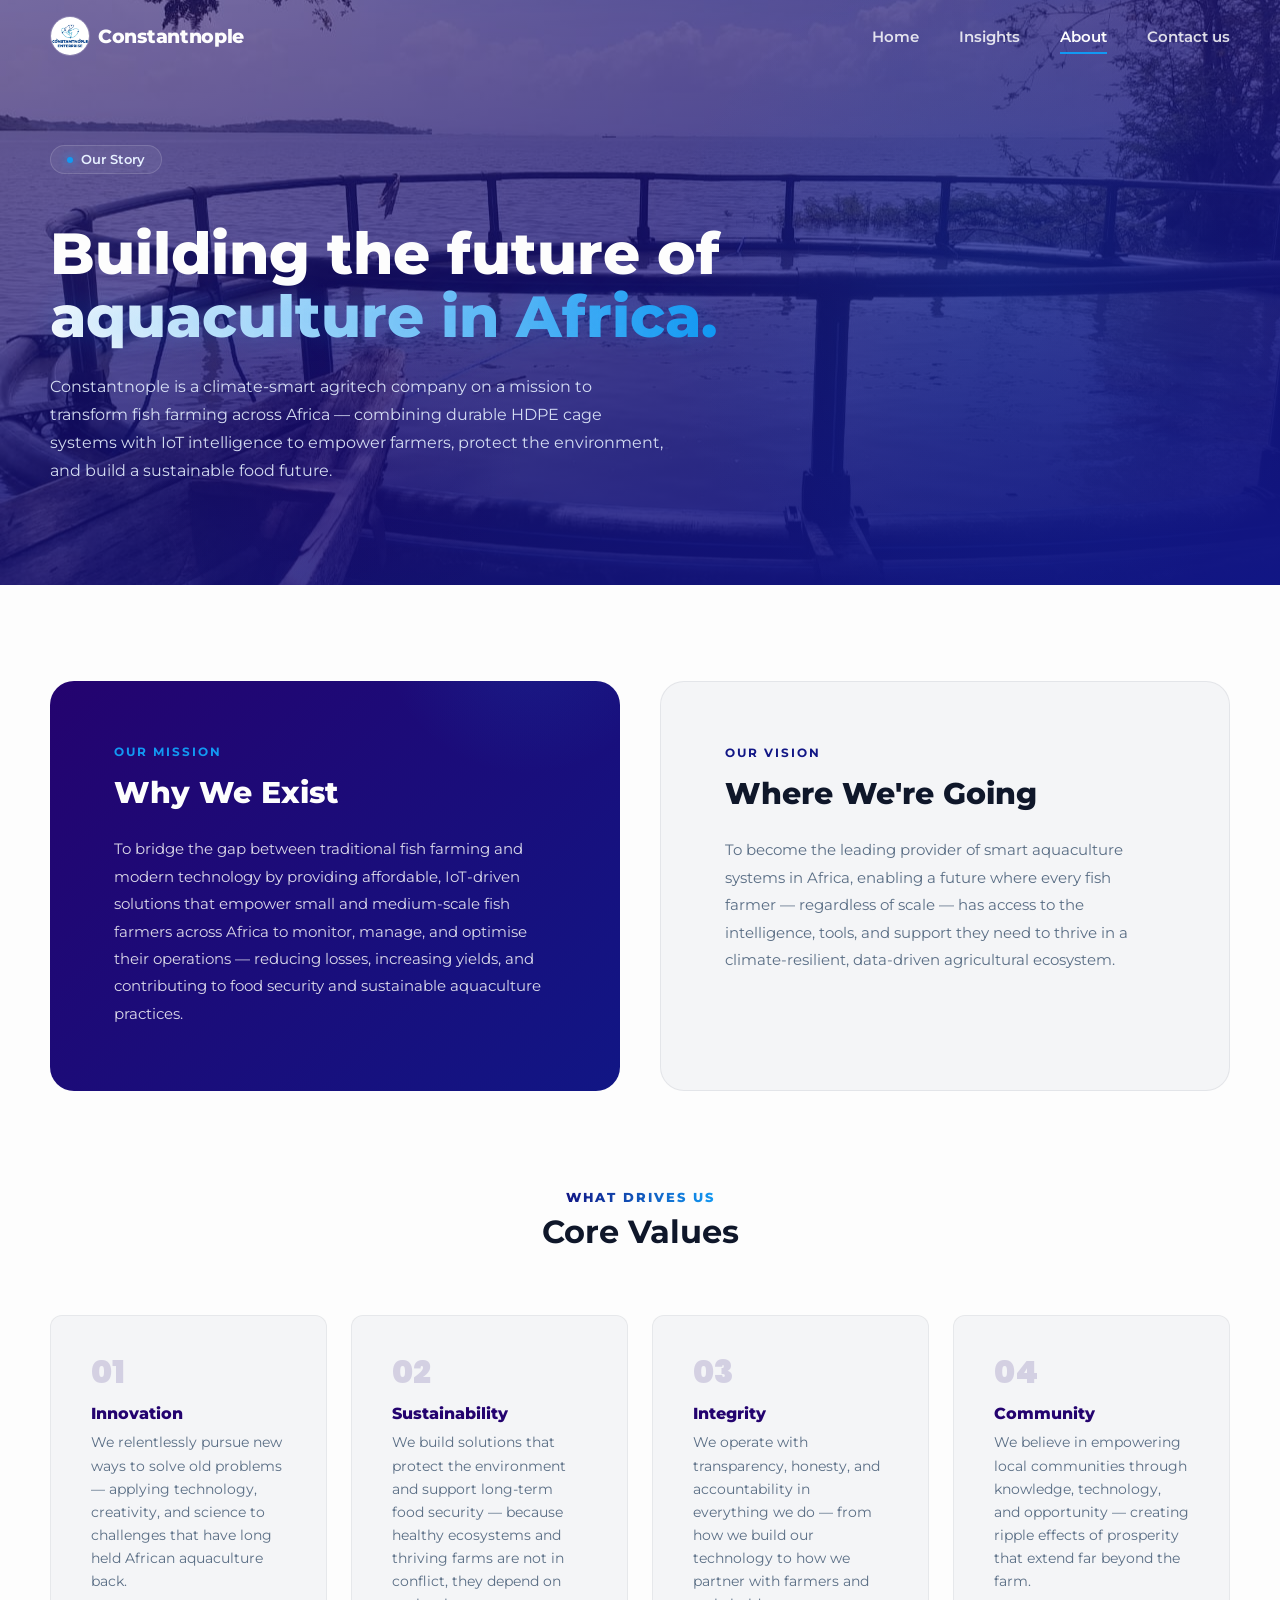
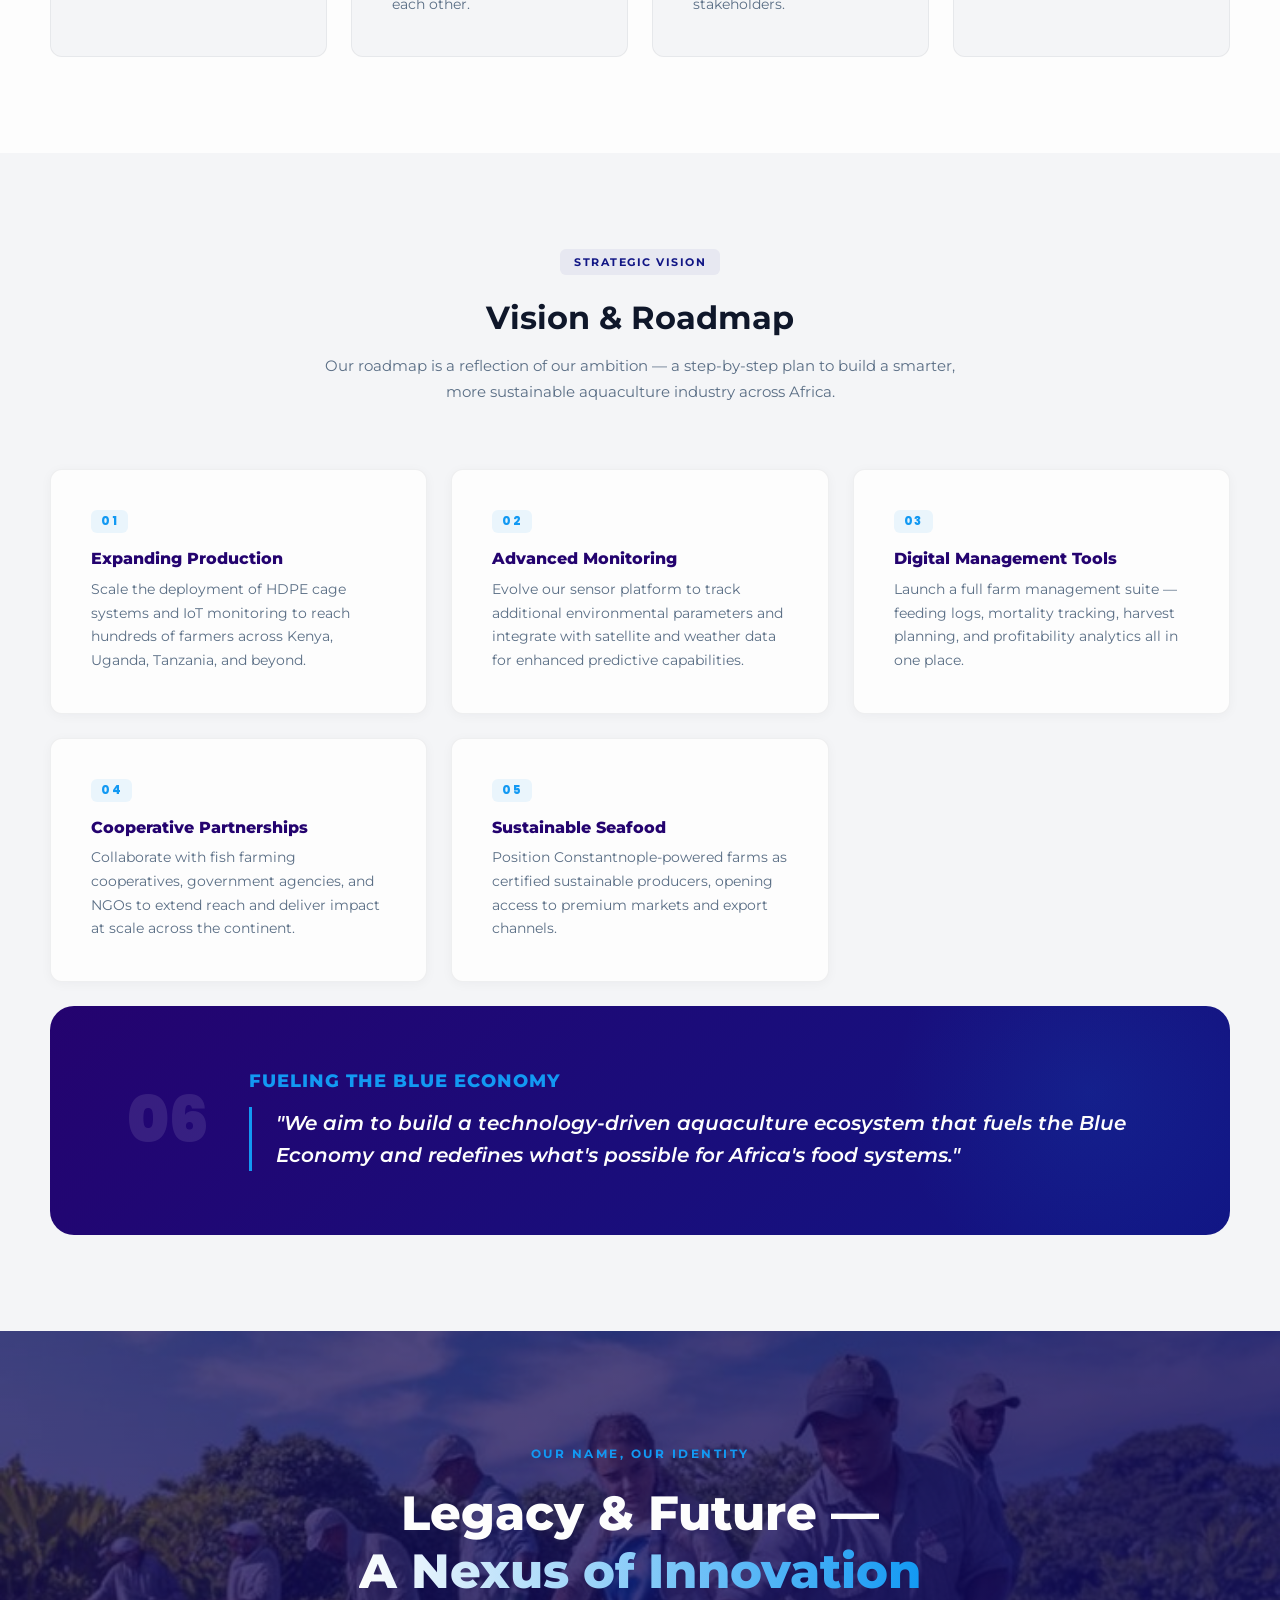
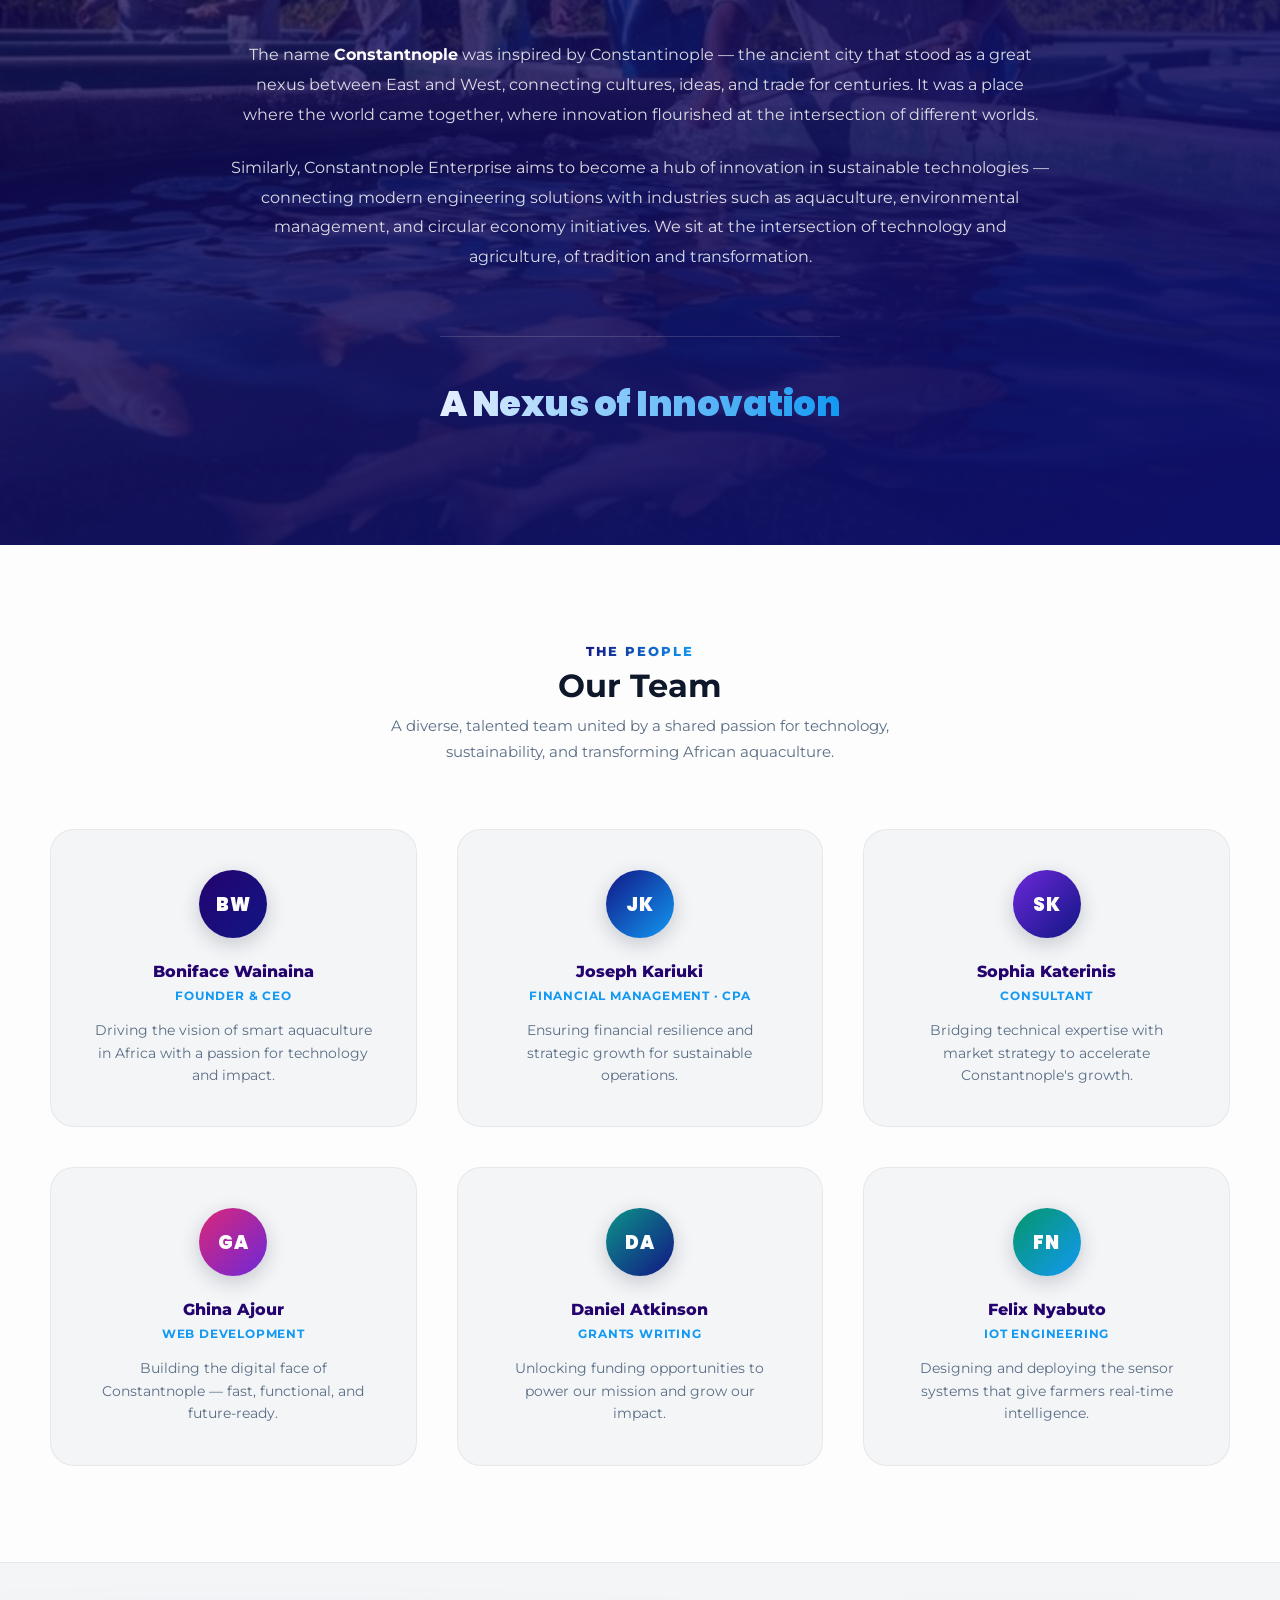
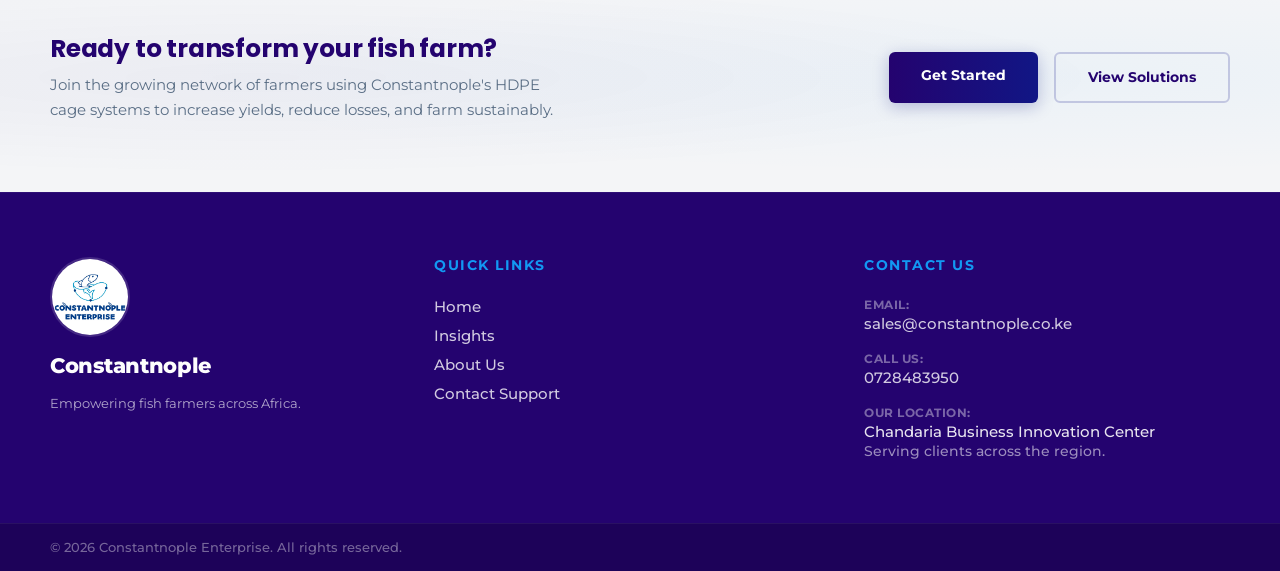
==== about.html @ 2639eefe "Commit new" ====
<!doctype html>
<html lang="en">
  <head>
    <meta charset="UTF-8" />
    <meta name="viewport" content="width=device-width, initial-scale=1.0" />
    <title>About Us — Constantnople | Climate-Smart Aquaculture</title>
    <link rel="stylesheet" href="assets/css/root.css" />
    <link rel="stylesheet" href="assets/css/about.css" />
    <link rel="stylesheet" href="assets/css/menus.css" />
  </head>
  <body data-page="about">
    <header class="main-header" id="main-header"></header>

    <main>
      <!-- ================= HERO ================= -->
      <section class="about-hero-section">
        <div class="about-hero-glow"></div>
        <div class="about-hero-glow-2"></div>
        <div class="container">
          <div class="about-hero-content animated-container">
            <div class="fancy-badge">
              <span class="pulse-dot"></span> Our Story
            </div>
            <h1>
              Building the future of<br />
              <span class="text-glow">aquaculture in Africa.</span>
            </h1>
            <p class="about-hero-lead">
              Constantnople is a climate-smart agritech company on a mission to
              transform fish farming across Africa — combining durable HDPE cage
              systems with IoT intelligence to empower farmers, protect the
              environment, and build a sustainable food future.
            </p>
          </div>
        </div>
      </section>

      <!-- ================= MISSION & VISION + CORE VALUES ================= -->
      <section class="mission-values-section scroll-reveal">
        <div class="container">
          <!-- Mission & Vision -->
          <div class="mv-grid">
            <div class="mv-card mv-card--mission">
              <div class="mv-card-label">Our Mission</div>
              <h2>Why We Exist</h2>
              <p>
                To bridge the gap between traditional fish farming and modern
                technology by providing affordable, IoT-driven solutions that
                empower small and medium-scale fish farmers across Africa to
                monitor, manage, and optimise their operations — reducing
                losses, increasing yields, and contributing to food security
                and sustainable aquaculture practices.
              </p>
            </div>
            <div class="mv-card mv-card--vision">
              <div class="mv-card-label">Our Vision</div>
              <h2>Where We're Going</h2>
              <p>
                To become the leading provider of smart aquaculture systems in
                Africa, enabling a future where every fish farmer — regardless
                of scale — has access to the intelligence, tools, and support
                they need to thrive in a climate-resilient, data-driven
                agricultural ecosystem.
              </p>
            </div>
          </div>

          <!-- Core Values -->
          <div class="core-values-header">
            <span class="gradient-label">What Drives Us</span>
            <h2>Core Values</h2>
          </div>

          <div class="core-values-grid">
            <div class="value-card">
              <div class="value-number">01</div>
              <h3>Innovation</h3>
              <p>
                We relentlessly pursue new ways to solve old problems —
                applying technology, creativity, and science to challenges that
                have long held African aquaculture back.
              </p>
            </div>

            <div class="value-card">
              <div class="value-number">02</div>
              <h3>Sustainability</h3>
              <p>
                We build solutions that protect the environment and support
                long-term food security — because healthy ecosystems and
                thriving farms are not in conflict, they depend on each other.
              </p>
            </div>

            <div class="value-card">
              <div class="value-number">03</div>
              <h3>Integrity</h3>
              <p>
                We operate with transparency, honesty, and accountability in
                everything we do — from how we build our technology to how we
                partner with farmers and stakeholders.
              </p>
            </div>

            <div class="value-card">
              <div class="value-number">04</div>
              <h3>Community</h3>
              <p>
                We believe in empowering local communities through knowledge,
                technology, and opportunity — creating ripple effects of
                prosperity that extend far beyond the farm.
              </p>
            </div>
          </div>
        </div>
      </section>

      <!-- ================= VISION & ROADMAP ================= -->
      <section class="roadmap-section scroll-reveal">
        <div class="container">
          <div class="roadmap-header">
            <div class="fancy-box-badge fancy-box-badge--light">Strategic Vision</div>
            <h2>Vision &amp; Roadmap</h2>
            <p class="roadmap-lead">
              Our roadmap is a reflection of our ambition — a step-by-step
              plan to build a smarter, more sustainable aquaculture industry
              across Africa.
            </p>
          </div>

          <div class="roadmap-grid">
            <div class="roadmap-card">
              <div class="roadmap-card-num">01</div>
              <h3>Expanding Production</h3>
              <p>
                Scale the deployment of HDPE cage systems and IoT monitoring
                to reach hundreds of farmers across Kenya, Uganda, Tanzania,
                and beyond.
              </p>
            </div>

            <div class="roadmap-card">
              <div class="roadmap-card-num">02</div>
              <h3>Advanced Monitoring</h3>
              <p>
                Evolve our sensor platform to track additional environmental
                parameters and integrate with satellite and weather data for
                enhanced predictive capabilities.
              </p>
            </div>

            <div class="roadmap-card">
              <div class="roadmap-card-num">03</div>
              <h3>Digital Management Tools</h3>
              <p>
                Launch a full farm management suite — feeding logs, mortality
                tracking, harvest planning, and profitability analytics all in
                one place.
              </p>
            </div>

            <div class="roadmap-card">
              <div class="roadmap-card-num">04</div>
              <h3>Cooperative Partnerships</h3>
              <p>
                Collaborate with fish farming cooperatives, government
                agencies, and NGOs to extend reach and deliver impact at
                scale across the continent.
              </p>
            </div>

            <div class="roadmap-card">
              <div class="roadmap-card-num">05</div>
              <h3>Sustainable Seafood</h3>
              <p>
                Position Constantnople-powered farms as certified sustainable
                producers, opening access to premium markets and export
                channels.
              </p>
            </div>
          </div>

          <div class="roadmap-quote-card">
            <div class="roadmap-quote-num">06</div>
            <div class="roadmap-quote-body">
              <h3>Fueling the Blue Economy</h3>
              <blockquote>
                "We aim to build a technology-driven aquaculture ecosystem that
                fuels the Blue Economy and redefines what's possible for
                Africa's food systems."
              </blockquote>
            </div>
          </div>
        </div>
      </section>

      <!-- ================= LEGACY & FUTURE ================= -->
      <section class="legacy-section scroll-reveal">
        <div class="legacy-overlay"></div>
        <div class="container">
          <div class="legacy-inner">
            <div class="legacy-label">Our Name, Our Identity</div>
            <h2>
              Legacy &amp; Future —<br />
              <span class="legacy-accent">A Nexus of Innovation</span>
            </h2>
            <p class="legacy-body">
              The name <strong>Constantnople</strong> was inspired by
              Constantinople — the ancient city that stood as a great nexus
              between East and West, connecting cultures, ideas, and trade for
              centuries. It was a place where the world came together, where
              innovation flourished at the intersection of different worlds.
            </p>
            <p class="legacy-body">
              Similarly, Constantnople Enterprise aims to become a hub of
              innovation in sustainable technologies — connecting modern
              engineering solutions with industries such as aquaculture,
              environmental management, and circular economy initiatives. We
              sit at the intersection of technology and agriculture, of
              tradition and transformation.
            </p>
            <div class="legacy-tagline-block">
              <span class="legacy-tagline">A Nexus of Innovation</span>
            </div>
          </div>
        </div>
      </section>

      <!-- ================= OUR TEAM ================= -->
      <section class="team-section scroll-reveal">
        <div class="container">
          <div class="team-header">
            <span class="gradient-label">The People</span>
            <h2>Our Team</h2>
            <p class="team-lead">
              A diverse, talented team united by a shared passion for
              technology, sustainability, and transforming African aquaculture.
            </p>
          </div>

          <div class="team-grid">
            <!-- Boniface Wainaina -->
            <div class="team-card">
              <div class="team-avatar avatar-bw">BW</div>
              <div class="team-card-body">
                <h3>Boniface Wainaina</h3>
                <span class="team-role">Founder &amp; CEO</span>
                <p>
                  Driving the vision of smart aquaculture in Africa with a
                  passion for technology and impact.
                </p>
              </div>
            </div>

            <!-- Joseph Kariuki -->
            <div class="team-card">
              <div class="team-avatar avatar-jk">JK</div>
              <div class="team-card-body">
                <h3>Joseph Kariuki</h3>
                <span class="team-role">Financial Management · CPA</span>
                <p>
                  Ensuring financial resilience and strategic growth for
                  sustainable operations.
                </p>
              </div>
            </div>

            <!-- Sophia Katerinis -->
            <div class="team-card">
              <div class="team-avatar avatar-sk">SK</div>
              <div class="team-card-body">
                <h3>Sophia Katerinis</h3>
                <span class="team-role">Consultant</span>
                <p>
                  Bridging technical expertise with market strategy to
                  accelerate Constantnople's growth.
                </p>
              </div>
            </div>

            <!-- Ghina Ajour -->
            <div class="team-card">
              <div class="team-avatar avatar-ga">GA</div>
              <div class="team-card-body">
                <h3>Ghina Ajour</h3>
                <span class="team-role">Web Development</span>
                <p>
                  Building the digital face of Constantnople — fast,
                  functional, and future-ready.
                </p>
              </div>
            </div>

            <!-- Daniel Atkinson -->
            <div class="team-card">
              <div class="team-avatar avatar-da">DA</div>
              <div class="team-card-body">
                <h3>Daniel Atkinson</h3>
                <span class="team-role">Grants Writing</span>
                <p>
                  Unlocking funding opportunities to power our mission and
                  grow our impact.
                </p>
              </div>
            </div>

            <!-- Felix Nyabuto -->
            <div class="team-card">
              <div class="team-avatar avatar-fn">FN</div>
              <div class="team-card-body">
                <h3>Felix Nyabuto</h3>
                <span class="team-role">IoT Engineering</span>
                <p>
                  Designing and deploying the sensor systems that give farmers
                  real-time intelligence.
                </p>
              </div>
            </div>
          </div>
        </div>
      </section>
    </main>

    <section class="pre-footer-cta-section" id="pre-footer-cta"></section>
    <footer class="main-footer scroll-reveal" id="main-footer"></footer>

    <script src="assets/js/components.js"></script>
    <script src="assets/js/menu.js"></script>
    <script src="assets/js/about.js"></script>
  </body>
</html>
---- assets/css/root.css ----
@import url("https://fonts.googleapis.com/css2?family=Montserrat:ital,wght@0,100..900;1,100..900&family=Poppins:ital,wght@0,100..900;1,100..900&display=swap");

/* 2. DESIGN SYSTEM TOKENS */
:root {
  /* Color Palette */
  --clr-dark-blue: #24036f;
  --clr-royal-blue: #111685;
  --clr-light-blue: #e6f0ff;
  --clr-accent-blue: #1299f3;
  --clr-accent-blueLIGHT: #ddf6fc;
  --clr-white: #fdfdfd;
  --clr-light-gray: #c5c6c7;
  --clr-black: #121214;
  --clr-off-white: #f4f5f7;

  --clr-dark-bluetrans: #24036f76;

  /* Semantic UI Colors */
  --bg-main: var(--clr-light-gray);
  --bg-surface: var(--clr-white);
  --bg-surface-dark: var(--clr-dark-blue);
  --text-primary: var(--clr-black);
  --text-secondary: #5a6e85;
  --text-light: var(--clr-white);
  --text-link: var(--clr-royal-blue);

  /* Typography */
  --ff-heading: "Poppins", sans-serif;
  --ff-body: "Montserrat", sans-serif;

  /* Spacing System */
  --space-xs: 0.5rem;
  --space-sm: 1rem;
  --space-md: 1.5rem;
  --space-lg: 2.5rem;
  --space-xl: 4rem;
  --space-xxl: 6rem;

  /* UI Elements */
  --radius-sm: 6px;
  --radius-md: 12px;
  --radius-lg: 24px;

  /* Premium Glassmorphism & Shadows */
  --shadow-sm: 0 2px 8px rgba(10, 25, 47, 0.04);
  --shadow-md: 0 10px 30px rgba(10, 25, 47, 0.08);
  --glass-bg: rgba(255, 255, 255, 0.75);
  --glass-border: rgba(255, 255, 255, 0.4);
  --glass-blur: blur(12px);

  /* Animation Easing & Timings */
  --transition-smooth: all 0.4s cubic-bezier(0.25, 1, 0.5, 1);
  --anim-curve: cubic-bezier(0.34, 1.56, 0.64, 1);
}

* {
  box-sizing: border-box;
  margin: 0;
  padding: 0;
}

body {
  font-family: var(--ff-body);
  overflow-x: hidden;
}

/* 4. ANIMATION KEYFRAMES */

@keyframes fadeInUp {
  from {
    opacity: 0;
    transform: translateY(30px);
  }
  to {
    opacity: 1;
    transform: translateY(0);
  }
}

/* Scale up with a premium easing curve for full page sections */
@keyframes sectionReveal {
  from {
    opacity: 0;
    transform: scale(0.97) translateY(20px);
  }
  to {
    opacity: 1;
    transform: scale(1) translateY(0);
  }
}

/* 5. APPLIED ANIMATION CLASSES */
.animated-container {
  animation: fadeInUp 0.8s var(--anim-curve) forwards;
}

.animated-section {
  animation: sectionReveal 1s cubic-bezier(0.25, 1, 0.5, 1) forwards;
}

.delay-1 {
  animation-delay: 0.1s;
}
.delay-2 {
  animation-delay: 0.2s;
}
.delay-3 {
  animation-delay: 0.3s;
}
---- assets/css/about.css ----
/* ==========================================================================
   ABOUT PAGE — MASTER STYLESHEET
   ========================================================================== */

/* ==========================================================================
   SHARED DESIGN SYSTEM COMPONENTS
   ========================================================================== */

@keyframes pulseGlow {
  0%,
  100% {
    transform: scale(0.9);
    opacity: 0.6;
  }
  50% {
    transform: scale(1.2);
    opacity: 1;
    box-shadow: 0 0 14px var(--clr-accent-blue);
  }
}

.fancy-badge {
  display: inline-flex;
  align-items: center;
  gap: var(--space-xs);
  background: rgba(255, 255, 255, 0.06);
  border: 1px solid rgba(255, 255, 255, 0.15);
  padding: 6px 16px;
  border-radius: 50px;
  font-size: 0.8rem;
  font-weight: 600;
  color: var(--clr-light-blue);
  margin-bottom: var(--space-md);
}

.pulse-dot {
  width: 6px;
  height: 6px;
  background-color: var(--clr-accent-blue);
  border-radius: 50%;
  box-shadow: 0 0 10px var(--clr-accent-blue);
  animation: pulseGlow 2s infinite;
}

.text-glow {
  background: linear-gradient(90deg, var(--clr-white), var(--clr-accent-blue));
  -webkit-background-clip: text;
  background-clip: text;
  -webkit-text-fill-color: transparent;
  text-shadow: 0 0 30px rgba(18, 153, 243, 0.2);
}

.gradient-label {
  display: inline-block;
  font-family: var(--ff-body);
  font-size: 0.8rem;
  font-weight: 800;
  text-transform: uppercase;
  letter-spacing: 2px;
  background: linear-gradient(90deg, var(--clr-royal-blue), var(--clr-accent-blue));
  -webkit-background-clip: text;
  background-clip: text;
  -webkit-text-fill-color: transparent;
  margin-bottom: var(--space-xs);
}

.fancy-box-badge {
  display: inline-block;
  background: var(--clr-dark-blue);
  color: var(--clr-accent-blue);
  font-size: 0.7rem;
  font-weight: 700;
  text-transform: uppercase;
  letter-spacing: 1.5px;
  padding: 6px 14px;
  border-radius: var(--radius-sm);
  margin-bottom: var(--space-sm);
  box-shadow: 0 4px 12px rgba(10, 25, 47, 0.1);
}

.fancy-box-badge--light {
  background: rgba(17, 22, 133, 0.06);
  color: var(--clr-royal-blue);
  box-shadow: none;
}

.container {
  width: 100%;
  max-width: 1240px;
  margin: 0 auto;
  padding: 0 30px;
}

/* ==========================================================================
   HERO SECTION
   ========================================================================== */

.about-hero-section {
  min-height: 65vh;
  display: flex;
  align-items: center;
  background:
    linear-gradient(-200deg, var(--clr-dark-bluetrans) 0%, var(--clr-royal-blue) 100%),
    url("../imgs/fishnew2.jpg") no-repeat center / cover;
  color: var(--clr-white);
  position: relative;
  overflow: hidden;
  padding: calc(var(--space-xl) * 2.2) 0 calc(var(--space-xl) * 1.5);
}

.about-hero-glow {
  position: absolute;
  width: 700px;
  height: 700px;
  background: radial-gradient(circle, rgba(18, 153, 243, 0.1) 0%, transparent 70%);
  top: -10%;
  right: -5%;
  pointer-events: none;
}

.about-hero-glow-2 {
  position: absolute;
  width: 400px;
  height: 400px;
  background: radial-gradient(circle, rgba(36, 3, 111, 0.2) 0%, transparent 70%);
  bottom: -15%;
  left: 10%;
  pointer-events: none;
}

.about-hero-content {
  max-width: 760px;
  position: relative;
  z-index: 2;
}

.about-hero-content h1 {
  font-size: clamp(2.2rem, 5vw, 3.6rem);
  font-weight: 800;
  line-height: 1.1;
  margin: var(--space-md) 0;
  color: var(--clr-white);
}

.about-hero-lead {
  font-size: 1rem;
  line-height: 1.75;
  color: var(--clr-light-blue);
  opacity: 0.9;
  max-width: 620px;
}

/* ==========================================================================
   MISSION & VISION + CORE VALUES
   ========================================================================== */

.mission-values-section {
  padding: calc(var(--space-xl) * 1.5) 0;
  background: var(--clr-white);
}

/* --- Mission & Vision Grid --- */

.mv-grid {
  display: grid;
  grid-template-columns: 1fr 1fr;
  gap: var(--space-lg);
  margin-bottom: calc(var(--space-xl) * 1.5);
}

.mv-card {
  border-radius: var(--radius-lg);
  padding: var(--space-xl);
  position: relative;
  overflow: hidden;
}

.mv-card--mission {
  background: linear-gradient(135deg, var(--clr-dark-blue) 0%, var(--clr-royal-blue) 100%);
  color: var(--clr-white);
}

.mv-card--vision {
  background: var(--clr-off-white);
  border: 1px solid rgba(10, 25, 47, 0.07);
}

.mv-card--mission::before {
  content: "";
  position: absolute;
  width: 300px;
  height: 300px;
  background: radial-gradient(circle, rgba(18, 153, 243, 0.12) 0%, transparent 70%);
  top: -50%;
  right: -10%;
  pointer-events: none;
}

.mv-card-label {
  font-size: 0.72rem;
  font-weight: 700;
  text-transform: uppercase;
  letter-spacing: 2px;
  margin-bottom: var(--space-sm);
}

.mv-card--mission .mv-card-label {
  color: var(--clr-accent-blue);
}

.mv-card--vision .mv-card-label {
  color: var(--clr-royal-blue);
}

.mv-card h2 {
  font-size: clamp(1.4rem, 2.5vw, 1.9rem);
  font-weight: 800;
  line-height: 1.2;
  margin-bottom: var(--space-md);
}

.mv-card--mission h2 {
  color: var(--clr-white);
}

.mv-card--vision h2 {
  color: #0f172a;
}

.mv-card p {
  font-size: 0.95rem;
  line-height: 1.8;
}

.mv-card--mission p {
  color: rgba(253, 253, 253, 0.85);
}

.mv-card--vision p {
  color: var(--text-secondary);
}

/* --- Core Values --- */

.core-values-header {
  text-align: center;
  max-width: 500px;
  margin: 0 auto var(--space-xl);
}

.core-values-header h2 {
  font-size: clamp(1.4rem, 2.5vw, 2rem);
  font-weight: 700;
  color: #0f172a;
  line-height: 1.2;
}

.core-values-grid {
  display: grid;
  grid-template-columns: repeat(4, 1fr);
  gap: var(--space-md);
}

.value-card {
  background: var(--clr-off-white);
  border-radius: var(--radius-md);
  padding: var(--space-lg);
  border: 1px solid rgba(10, 25, 47, 0.06);
  transition: var(--transition-smooth);
  position: relative;
}

.value-card::after {
  content: "";
  position: absolute;
  bottom: 0;
  left: 0;
  right: 0;
  height: 3px;
  border-radius: 0 0 var(--radius-md) var(--radius-md);
  background: linear-gradient(90deg, var(--clr-dark-blue), var(--clr-accent-blue));
  opacity: 0;
  transition: opacity 0.3s ease;
}

.value-card:hover {
  transform: translateY(-4px);
  box-shadow: 0 12px 35px rgba(10, 25, 47, 0.09);
}

.value-card:hover::after {
  opacity: 1;
}

.value-number {
  font-family: var(--ff-heading);
  font-size: 2rem;
  font-weight: 900;
  background: linear-gradient(135deg, var(--clr-dark-blue), var(--clr-royal-blue));
  -webkit-background-clip: text;
  background-clip: text;
  -webkit-text-fill-color: transparent;
  opacity: 0.15;
  line-height: 1;
  margin-bottom: var(--space-sm);
}

.value-card h3 {
  font-size: 1rem;
  font-weight: 800;
  color: var(--clr-dark-blue);
  margin-bottom: var(--space-xs);
}

.value-card p {
  font-size: 0.85rem;
  line-height: 1.7;
  color: var(--text-secondary);
}

/* ==========================================================================
   VISION & ROADMAP
   ========================================================================== */

.roadmap-section {
  padding: calc(var(--space-xl) * 1.5) 0;
  background: var(--clr-off-white);
}

.roadmap-header {
  text-align: center;
  max-width: 640px;
  margin: 0 auto var(--space-xl);
}

.roadmap-header h2 {
  font-size: clamp(1.4rem, 2.5vw, 2rem);
  font-weight: 700;
  color: #0f172a;
  line-height: 1.2;
  margin: var(--space-xs) 0 var(--space-sm);
}

.roadmap-lead {
  font-size: 0.95rem;
  line-height: 1.7;
  color: var(--text-secondary);
}

.roadmap-grid {
  display: grid;
  grid-template-columns: repeat(3, 1fr);
  gap: var(--space-md);
  margin-bottom: var(--space-md);
}

.roadmap-card {
  background: var(--clr-white);
  border-radius: var(--radius-md);
  padding: var(--space-lg);
  border: 1px solid rgba(10, 25, 47, 0.06);
  box-shadow: 0 2px 12px rgba(10, 25, 47, 0.04);
  transition: var(--transition-smooth);
}

.roadmap-card:hover {
  transform: translateY(-4px);
  box-shadow: 0 14px 40px rgba(10, 25, 47, 0.09);
  border-color: rgba(17, 22, 133, 0.12);
}

.roadmap-card-num {
  font-family: var(--ff-heading);
  font-size: 0.72rem;
  font-weight: 800;
  letter-spacing: 1.5px;
  color: var(--clr-accent-blue);
  background: rgba(18, 153, 243, 0.08);
  display: inline-block;
  padding: 3px 10px;
  border-radius: var(--radius-sm);
  margin-bottom: var(--space-sm);
}

.roadmap-card h3 {
  font-size: 1rem;
  font-weight: 800;
  color: var(--clr-dark-blue);
  margin-bottom: var(--space-xs);
  line-height: 1.3;
}

.roadmap-card p {
  font-size: 0.87rem;
  line-height: 1.7;
  color: var(--text-secondary);
}

/* Quote card */
.roadmap-quote-card {
  background: linear-gradient(135deg, var(--clr-dark-blue) 0%, var(--clr-royal-blue) 100%);
  border-radius: var(--radius-lg);
  padding: var(--space-xl) calc(var(--space-xl) * 1.2);
  display: grid;
  grid-template-columns: auto 1fr;
  gap: var(--space-lg);
  align-items: center;
  position: relative;
  overflow: hidden;
}

.roadmap-quote-card::before {
  content: "";
  position: absolute;
  width: 400px;
  height: 400px;
  background: radial-gradient(circle, rgba(18, 153, 243, 0.1) 0%, transparent 70%);
  top: -50%;
  right: -5%;
  pointer-events: none;
}

.roadmap-quote-num {
  font-family: var(--ff-heading);
  font-size: 4rem;
  font-weight: 900;
  color: rgba(255, 255, 255, 0.1);
  line-height: 1;
  flex-shrink: 0;
}

.roadmap-quote-body {
  position: relative;
  z-index: 2;
}

.roadmap-quote-body h3 {
  font-size: 1.1rem;
  font-weight: 800;
  color: var(--clr-accent-blue);
  margin-bottom: var(--space-sm);
  text-transform: uppercase;
  letter-spacing: 1px;
}

.roadmap-quote-body blockquote {
  font-size: clamp(1rem, 2vw, 1.25rem);
  font-weight: 600;
  line-height: 1.6;
  color: var(--clr-white);
  border-left: 3px solid var(--clr-accent-blue);
  padding-left: var(--space-md);
  font-style: italic;
}

/* ==========================================================================
   LEGACY & FUTURE SECTION
   ========================================================================== */

.legacy-section {
  padding: calc(var(--space-xl) * 1.8) 0;
  background:
    linear-gradient(-200deg, var(--clr-dark-bluetrans) 0%, var(--clr-royal-blue) 100%),
    url("../imgs/fishbackground.jpg") no-repeat center / cover;
  position: relative;
  overflow: hidden;
}

.legacy-overlay {
  position: absolute;
  inset: 0;
  background: rgba(10, 3, 50, 0.35);
  pointer-events: none;
}

.legacy-inner {
  max-width: 820px;
  margin: 0 auto;
  text-align: center;
  position: relative;
  z-index: 2;
}

.legacy-label {
  font-size: 0.78rem;
  font-weight: 700;
  text-transform: uppercase;
  letter-spacing: 2.5px;
  color: var(--clr-accent-blue);
  margin-bottom: var(--space-md);
}

.legacy-inner h2 {
  font-size: clamp(2rem, 4vw, 3rem);
  font-weight: 800;
  color: var(--clr-white);
  line-height: 1.2;
  margin-bottom: var(--space-lg);
}

.legacy-accent {
  background: linear-gradient(90deg, var(--clr-white), var(--clr-accent-blue));
  -webkit-background-clip: text;
  background-clip: text;
  -webkit-text-fill-color: transparent;
}

.legacy-body {
  font-size: 1rem;
  line-height: 1.85;
  color: rgba(253, 253, 253, 0.85);
  margin-bottom: var(--space-md);
}

.legacy-body strong {
  color: var(--clr-white);
  font-weight: 700;
}

.legacy-tagline-block {
  margin-top: var(--space-xl);
}

.legacy-tagline {
  display: inline-block;
  font-family: var(--ff-heading);
  font-size: clamp(1.4rem, 3vw, 2.2rem);
  font-weight: 900;
  letter-spacing: -0.5px;
  background: linear-gradient(90deg, var(--clr-light-blue), var(--clr-accent-blue));
  -webkit-background-clip: text;
  background-clip: text;
  -webkit-text-fill-color: transparent;
  border-top: 1px solid rgba(255, 255, 255, 0.15);
  padding-top: var(--space-lg);
}

/* ==========================================================================
   OUR TEAM
   ========================================================================== */

.team-section {
  padding: calc(var(--space-xl) * 1.5) 0;
  background: var(--clr-white);
}

.team-header {
  text-align: center;
  max-width: 560px;
  margin: 0 auto var(--space-xl);
}

.team-header h2 {
  font-size: clamp(1.4rem, 2.5vw, 2rem);
  font-weight: 700;
  color: #0f172a;
  line-height: 1.2;
  margin-bottom: var(--space-xs);
}

.team-lead {
  font-size: 0.95rem;
  line-height: 1.7;
  color: var(--text-secondary);
}

.team-grid {
  display: grid;
  grid-template-columns: repeat(3, 1fr);
  gap: var(--space-lg);
}

.team-card {
  background: var(--clr-off-white);
  border-radius: var(--radius-lg);
  padding: var(--space-lg);
  text-align: center;
  border: 1px solid rgba(10, 25, 47, 0.06);
  transition: var(--transition-smooth);
}

.team-card:hover {
  transform: translateY(-5px);
  box-shadow: 0 16px 45px rgba(10, 25, 47, 0.1);
  border-color: rgba(17, 22, 133, 0.1);
}

.team-avatar {
  width: 68px;
  height: 68px;
  border-radius: 50%;
  display: flex;
  align-items: center;
  justify-content: center;
  font-family: var(--ff-heading);
  font-size: 1.15rem;
  font-weight: 900;
  color: var(--clr-white);
  margin: 0 auto var(--space-md);
  letter-spacing: 1px;
  box-shadow: 0 6px 20px rgba(10, 25, 47, 0.2);
}

.avatar-bw { background: linear-gradient(135deg, #24036f, #111685); }
.avatar-jk { background: linear-gradient(135deg, #111685, #1299f3); }
.avatar-sk { background: linear-gradient(135deg, #6d28d9, #111685); }
.avatar-ga { background: linear-gradient(135deg, #db2777, #6d28d9); }
.avatar-da { background: linear-gradient(135deg, #0d9488, #111685); }
.avatar-fn { background: linear-gradient(135deg, #059669, #1299f3); }

.team-card-body h3 {
  font-size: 1rem;
  font-weight: 800;
  color: var(--clr-dark-blue);
  margin-bottom: 4px;
}

.team-role {
  display: inline-block;
  font-size: 0.75rem;
  font-weight: 700;
  text-transform: uppercase;
  letter-spacing: 0.8px;
  color: var(--clr-accent-blue);
  margin-bottom: var(--space-sm);
}

.team-card-body p {
  font-size: 0.85rem;
  line-height: 1.65;
  color: var(--text-secondary);
}

/* ==========================================================================
   SCROLL REVEAL
   ========================================================================== */

.scroll-reveal {
  opacity: 0;
  transform: translateY(45px);
  will-change: transform, opacity;
}

.scroll-reveal.in-view {
  opacity: 1;
  transform: translateY(0);
  transition:
    opacity 0.8s cubic-bezier(0.25, 1, 0.5, 1),
    transform 0.8s cubic-bezier(0.25, 1, 0.5, 1);
}

/* ==========================================================================
   RESPONSIVE
   ========================================================================== */

@media (max-width: 992px) {
  .core-values-grid {
    grid-template-columns: repeat(2, 1fr);
  }

  .team-grid {
    grid-template-columns: repeat(2, 1fr);
  }

  .roadmap-grid {
    grid-template-columns: repeat(2, 1fr);
  }
}

@media (max-width: 768px) {
  .container {
    padding: 0 20px;
  }

  .about-hero-section {
    min-height: auto;
    padding: calc(var(--space-xl) * 1.8) 0 var(--space-xl);
  }

  .mv-grid {
    grid-template-columns: 1fr;
  }

  .core-values-grid {
    grid-template-columns: 1fr;
  }

  .team-grid {
    grid-template-columns: 1fr;
    max-width: 400px;
    margin: 0 auto;
  }

  .roadmap-grid {
    grid-template-columns: 1fr;
  }

  .roadmap-quote-card {
    grid-template-columns: 1fr;
    gap: var(--space-sm);
    padding: var(--space-xl) var(--space-md);
  }

  .roadmap-quote-num {
    font-size: 2.5rem;
  }

  .mv-card {
    padding: var(--space-lg);
  }
}
---- assets/css/menus.css ----
/* ==========================================================================
   1. GLOBAL HEADER BASE STYLES (DYNAMIC TRANSITION ENGINE)
   ========================================================================== */

.main-header {
  position: fixed;
  top: 0;
  left: 0;
  width: 100%;
  z-index: 1000;
  background-color: transparent;
  transition: var(--transition-smooth);
  padding: var(--space-sm) 0;
}

/* --- SCROLLED STATE (TRIGGERED VIA JAVASCRIPT) --- */
.main-header.scrolled {
  background-color: var(--clr-white);
  box-shadow: var(--shadow-sm);
  padding: var(--space-xs) 0;
}

.header-container {
  max-width: 1240px;
  margin: 0 auto;
  padding: 0 30px;
  display: flex;
  justify-content: space-between;
  align-items: center;
}

/* --- BRAND IDENTITY --- */
.header-brand-block {
  display: flex;
  align-items: center;
  gap: var(--space-xs);
  text-decoration: none;
  background: transparent;
}

.header-logo {
  width: 40px;
  height: 40px;
  border-radius: 50%;
  object-fit: cover;
  border: 1px solid rgba(255, 255, 255, 0.2);
  transition: var(--transition-smooth);
}

.main-header.scrolled .header-logo {
  border-color: rgba(27, 73, 224, 0.1);
}

.header-brand-name {
  font-size: 1.2rem;
  font-weight: 800;
  color: var(--clr-white);
  letter-spacing: -0.3px;
  transition: var(--transition-smooth);
}

.main-header.scrolled .header-brand-name {
  color: var(--clr-dark-blue);
}

/* --- NAVIGATION LINKS --- */
.header-nav-list {
  list-style: none;
  display: flex;
  align-items: center;
  gap: var(--space-lg);
}

.header-nav-link {
  font-size: 0.95rem;
  font-weight: 600;
  color: rgba(253, 253, 253, 0.85);
  text-decoration: none;
  position: relative;
  padding: var(--space-xs) 0;
  transition: var(--transition-smooth);
}

.header-nav-link::after {
  content: "";
  position: absolute;
  bottom: 0;
  left: 0;
  width: 0;
  height: 2px;
  background-color: var(--clr-accent-blue);
  transition: var(--transition-smooth);
}

.header-nav-link:hover,
.header-nav-link.active {
  color: var(--clr-white);
}

.header-nav-link:hover::after,
.header-nav-link.active::after {
  width: 100%;
}

/* Scrolled link overrides */
.main-header.scrolled .header-nav-link {
  color: var(--text-secondary);
}

.main-header.scrolled .header-nav-link::after {
  background-color: var(--clr-royal-blue);
}

.main-header.scrolled .header-nav-link:hover,
.main-header.scrolled .header-nav-link.active {
  color: var(--clr-royal-blue);
}

.mobile-nav-toggle {
  display: none;
}

/* ==========================================================================
   1b. PRE-FOOTER CALL-TO-ACTION BAND (SHARED ACROSS ALL PAGES)
   ========================================================================== */

.pre-footer-cta-section {
  background: var(--clr-off-white);
  padding: calc(var(--space-xl) * 1.1) 0;
  border-top: 1px solid rgba(10, 25, 47, 0.06);
  position: relative;
  overflow: hidden;
}

.pre-footer-cta-section::before {
  content: "";
  position: absolute;
  inset: 0;
  background:
    radial-gradient(ellipse at 20% 50%, rgba(17, 22, 133, 0.04) 0%, transparent 60%),
    radial-gradient(ellipse at 80% 50%, rgba(18, 153, 243, 0.04) 0%, transparent 60%);
  pointer-events: none;
}

.pre-footer-cta-inner {
  display: flex;
  align-items: center;
  justify-content: space-between;
  gap: var(--space-xl);
  position: relative;
  z-index: 2;
}

.pre-footer-cta-content h2 {
  font-family: var(--ff-heading);
  font-size: clamp(1.1rem, 2vw, 1.55rem);
  font-weight: 700;
  color: var(--clr-dark-blue);
  margin-bottom: var(--space-xs);
  line-height: 1.25;
  letter-spacing: -0.2px;
}

.pre-footer-cta-content p {
  font-size: 0.95rem;
  line-height: 1.65;
  color: var(--text-secondary);
  max-width: 520px;
}

.pre-footer-cta-actions {
  display: flex;
  gap: var(--space-sm);
  flex-shrink: 0;
}

.btn-cta-primary {
  display: inline-block;
  padding: 0.9rem 2rem;
  font-family: var(--ff-body);
  font-weight: 700;
  font-size: 0.9rem;
  text-decoration: none;
  color: var(--clr-white);
  background: linear-gradient(90deg, var(--clr-dark-blue), var(--clr-royal-blue));
  border-radius: var(--radius-sm);
  transition: var(--transition-smooth);
  box-shadow: 0 4px 16px rgba(17, 22, 133, 0.25);
  white-space: nowrap;
}

.btn-cta-primary:hover {
  transform: translateY(-2px);
  box-shadow: 0 8px 24px rgba(17, 22, 133, 0.38);
}

.btn-cta-secondary {
  display: inline-block;
  padding: 0.9rem 2rem;
  font-family: var(--ff-body);
  font-weight: 700;
  font-size: 0.9rem;
  text-decoration: none;
  color: var(--clr-dark-blue);
  background: transparent;
  border: 2px solid rgba(17, 22, 133, 0.2);
  border-radius: var(--radius-sm);
  transition: var(--transition-smooth);
  white-space: nowrap;
}

.btn-cta-secondary:hover {
  border-color: var(--clr-royal-blue);
  background: rgba(17, 22, 133, 0.04);
  color: var(--clr-royal-blue);
}

@media (max-width: 768px) {
  .header-container,
  .footer-container,
  .footer-bottom-container {
    padding-left: 20px;
    padding-right: 20px;
  }

  .pre-footer-cta-inner {
    flex-direction: column;
    text-align: center;
    gap: var(--space-lg);
  }

  .pre-footer-cta-content p {
    margin: 0 auto;
  }

  .pre-footer-cta-actions {
    flex-direction: column;
    width: 100%;
    max-width: 300px;
  }

  .btn-cta-primary,
  .btn-cta-secondary {
    text-align: center;
    width: 100%;
  }
}

/* ==========================================================================
   2. GLOBAL FOOTER BASE STYLES (CLEAN DESKTOP ARCHITECTURE)
   ========================================================================== */

.main-footer {
  background-color: var(--clr-dark-blue);
  padding: var(--space-xl) 0 0 0;
  position: relative;
  overflow: hidden;
  border-top: 1px solid rgba(255, 255, 255, 0.05);
  min-height: 300px;
  clear: both;
}

.footer-container {
  max-width: 1240px;
  margin: 0 auto;
  padding: 0 30px var(--space-xl);
  position: relative;
  z-index: 2;
}

/* --- LEFT SIDE: IDENTITY --- */
.footer-brand-block {
  max-width: 320px;
}

.footer-logo-identity {
  display: flex;
  flex-direction: column;
  align-items: flex-start;
  gap: var(--space-sm);
  margin-bottom: var(--space-sm);
}

.footer-brand-logo {
  width: 80px;
  height: 80px;
  object-fit: cover;
  border: 2px solid rgba(255, 255, 255, 0.15);
  display: block;
  border-radius: 50%;
}

.footer-brand-name {
  font-size: 1.3rem;
  font-weight: 800;
  color: var(--clr-white);
  letter-spacing: -0.3px;
}

.footer-brand-tagline {
  font-size: 0.8rem;
  line-height: 1.6;
  color: rgba(253, 253, 253, 0.65);
  margin: 0;
}

/* --- MIDDLE SIDE: QUICK LINKS --- */
.footer-heading {
  font-size: 0.85rem;
  font-weight: 700;
  text-transform: uppercase;
  letter-spacing: 1.5px;
  color: var(--clr-accent-blue);
}

.footer-links-list {
  list-style: none;
  display: flex;
  flex-direction: column;
  gap: var(--space-xs);
}

/* --- INTERACTIVE ACTION UNDERLINES --- */
.footer-interactive-link {
  font-size: 0.95rem;
  font-weight: 500;
  color: rgba(253, 253, 253, 0.8);
  text-decoration: none;
  display: inline-block;
  position: relative;
  padding-bottom: 2px;
  background: transparent;
  transition: color 0.3s ease;
}

.footer-interactive-link::after {
  content: "";
  position: absolute;
  bottom: 0;
  left: 0;
  width: 0;
  height: 1.5px;
  background-color: var(--clr-accent-blue);
  transition: width 0.3s cubic-bezier(0.25, 1, 0.5, 1);
}

.footer-interactive-link:hover {
  color: var(--clr-white);
}

.footer-interactive-link:hover::after {
  width: 100%;
}

/* --- RIGHT SIDE: CONTACT INFO --- */
.footer-contact-matrix {
  display: flex;
  flex-direction: column;
  gap: var(--space-sm);
}

.footer-contact-item {
  display: flex;
  flex-direction: column;
  gap: 2px;
}

.contact-label {
  font-size: 0.75rem;
  font-weight: 700;
  color: rgba(253, 253, 253, 0.4);
  text-transform: uppercase;
  letter-spacing: 0.5px;
}

.contact-plain-text {
  font-size: 0.95rem;
  font-weight: 500;
  color: rgba(253, 253, 253, 0.9);
}

.contact-sub-text {
  font-size: 0.85rem;
  font-weight: 500;
  color: rgba(253, 253, 253, 0.55);
}

/* --- BASE UTILITY BAR --- */
.footer-bottom-bar {
  border-top: 1px solid rgba(255, 255, 255, 0.06);
  padding: var(--space-sm) 0;
  background-color: rgba(0, 0, 0, 0.2);
}

.footer-bottom-container {
  max-width: 1240px;
  margin: 0 auto;
  padding: 0 30px;
  display: flex;
}

.footer-bottom-bar p {
  font-size: 0.8rem;
  font-weight: 500;
  color: rgba(253, 253, 253, 0.4);
  margin: 0;
}

/* ==========================================================================
   3. DESKTOP ONLY MEDIA SCREEN QUERIES (MIN-WIDTH: 993px)
   ========================================================================== */

@media (min-width: 993px) {
  .footer-container {
    display: flex;
    justify-content: space-between;
    gap: var(--space-xl);
  }

  .footer-area {
    flex: 1;
  }

  .footer-heading {
    margin-bottom: var(--space-md);
  }

  .footer-bottom-container {
    justify-content: flex-start;
  }
}

/* ==========================================================================
   4. TABLET & MOBILE HEADER RESPONSIVE QUERIES (MAX-WIDTH: 768px)
   ========================================================================== */

@media (max-width: 768px) {
  .main-header {
    padding: var(--space-sm) 0;
  }

  .mobile-nav-toggle {
    display: flex;
    flex-direction: column;
    justify-content: space-between;
    width: 24px;
    height: 18px;
    background: transparent;
    border: none;
    cursor: pointer;
    z-index: 1100;
  }

  .hamburger-bar {
    width: 100%;
    height: 2px;
    background-color: var(--clr-white);
    transition: var(--transition-smooth);
  }

  .main-header.scrolled .hamburger-bar {
    background-color: var(--clr-dark-blue);
  }

  /* Hamburger Transformations */
  .mobile-nav-toggle.open .hamburger-bar:nth-child(1) {
    transform: translateY(8px) rotate(45deg);
    background-color: var(--clr-dark-blue);
  }

  .mobile-nav-toggle.open .hamburger-bar:nth-child(2) {
    opacity: 0;
  }

  .mobile-nav-toggle.open .hamburger-bar:nth-child(3) {
    transform: translateY(-8px) rotate(-45deg);
    background-color: var(--clr-dark-blue);
  }

  /* Offscreen Drawer Stack Layout */
  .header-nav-container {
    position: fixed;
    top: 0;
    right: -100%;
    width: 80%;
    max-width: 320px;
    height: 100vh;
    background-color: var(--clr-white);
    box-shadow: var(--shadow-md);
    padding: calc(var(--space-xl) * 1.5) var(--space-lg) var(--space-lg);
    transition: right 0.4s var(--anim-curve);
    z-index: 1050;
  }

  .header-nav-container.open {
    right: 0;
  }

  .header-nav-list {
    flex-direction: column;
    align-items: flex-start;
    gap: var(--space-md);
  }

  .header-nav-link {
    color: var(--clr-dark-blue);
    font-size: 1.1rem;
    width: 100%;
  }

  .header-nav-link::after {
    background-color: var(--clr-royal-blue);
  }

  .header-nav-link:hover,
  .header-nav-link.active {
    color: var(--clr-royal-blue);
  }
}

/* ==========================================================================
   5. TABLET & MOBILE FOOTER RESPONSIVE QUERIES (MAX-WIDTH: 992px)
   ========================================================================== */

@media (max-width: 992px) {
  .footer-container {
    display: flex;
    flex-direction: column;
  }

  .footer-area {
    flex: none;
    width: 100%;
    max-width: 100%;
    text-align: center;
  }

  .footer-logo-identity {
    display: flex;
    flex-direction: column;
    align-items: center;
    gap: var(--space-xs);
  }

  .footer-brand-tagline {
    text-align: center;
    max-width: 400px;
    margin: var(--space-xs) auto 0;
  }

  .footer-heading {
    font-size: 0.8rem;
    margin: var(--space-lg) 0 var(--space-xs);
  }

  .footer-links-list {
    display: flex;
    flex-direction: column;
    align-items: center;
    padding: 0;
  }

  .footer-contact-matrix {
    display: flex;
    flex-direction: column;
    align-items: center;
    gap: var(--space-sm);
  }

  .footer-contact-item {
    display: flex;
    flex-direction: column;
    align-items: center;
  }

  .contact-plain-text,
  .contact-sub-text {
    text-align: center;
  }

  .footer-bottom-container {
    justify-content: center;
    text-align: center;
  }
}
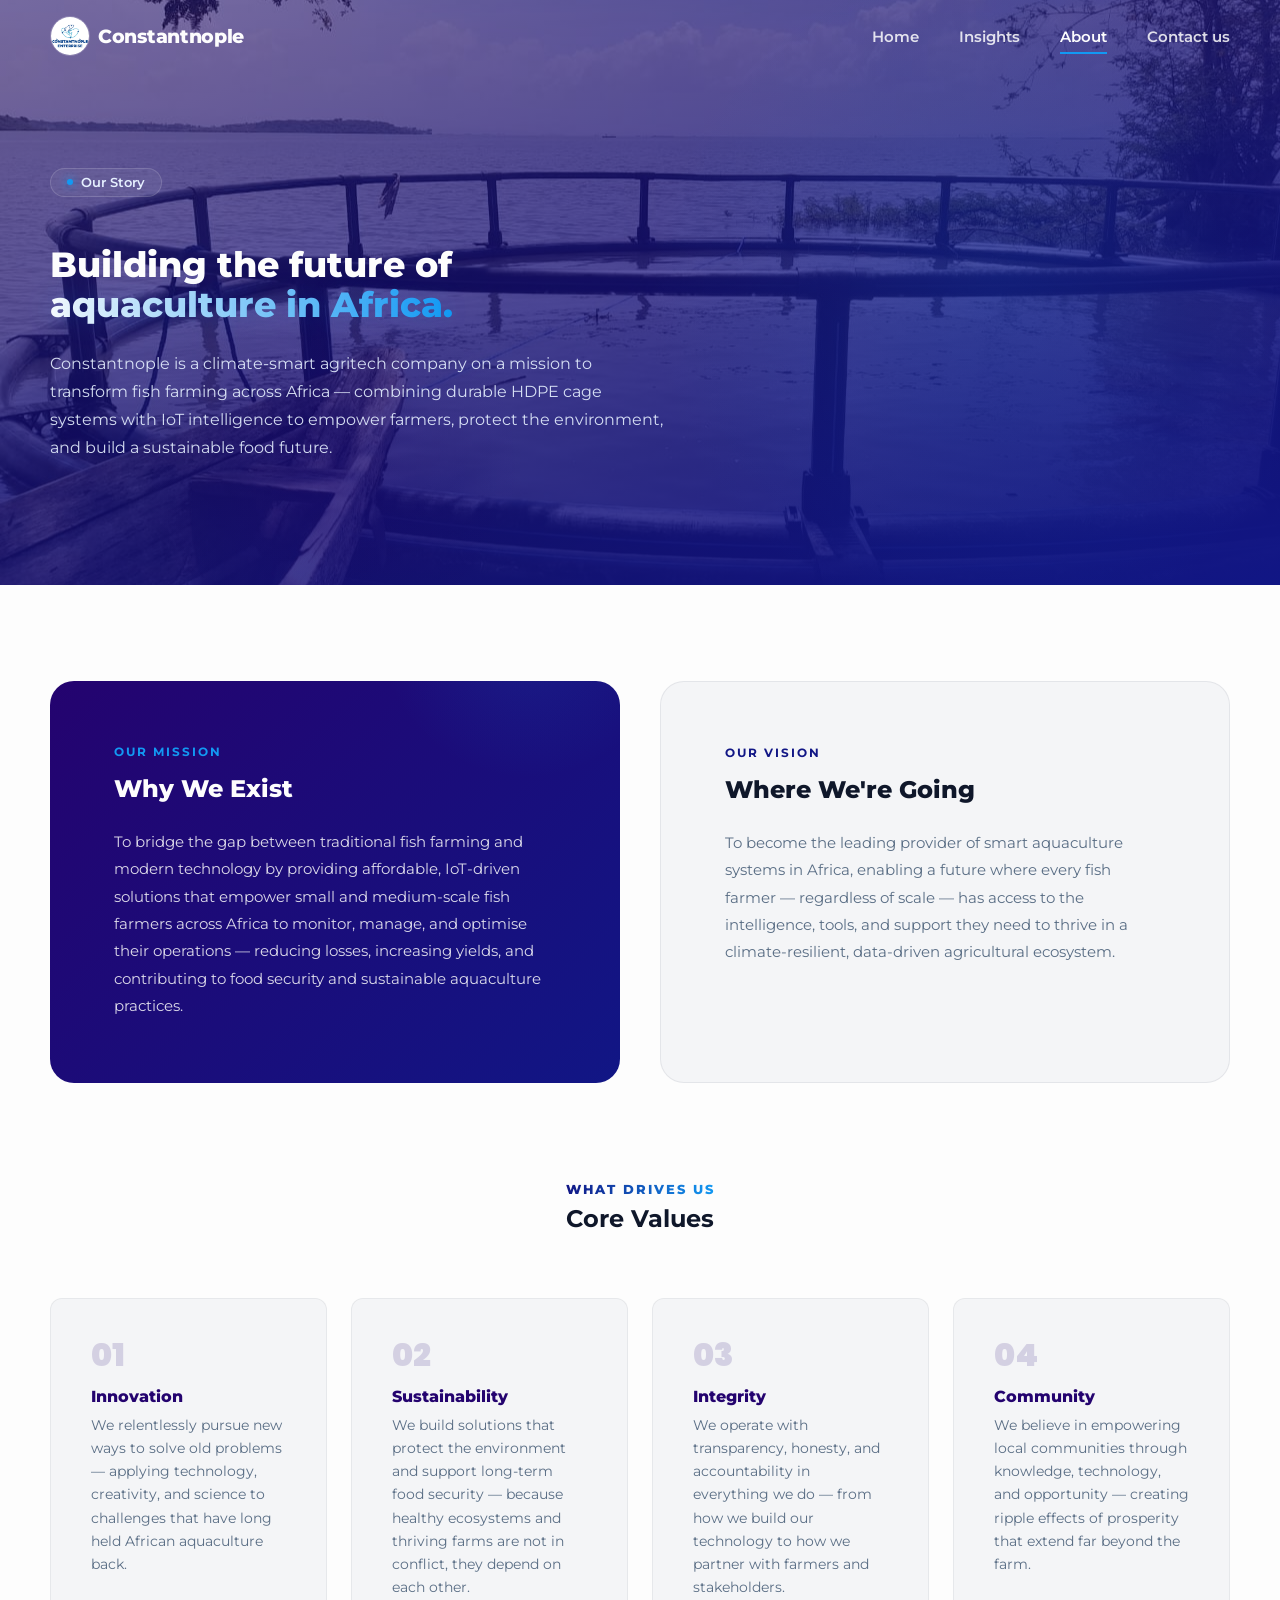
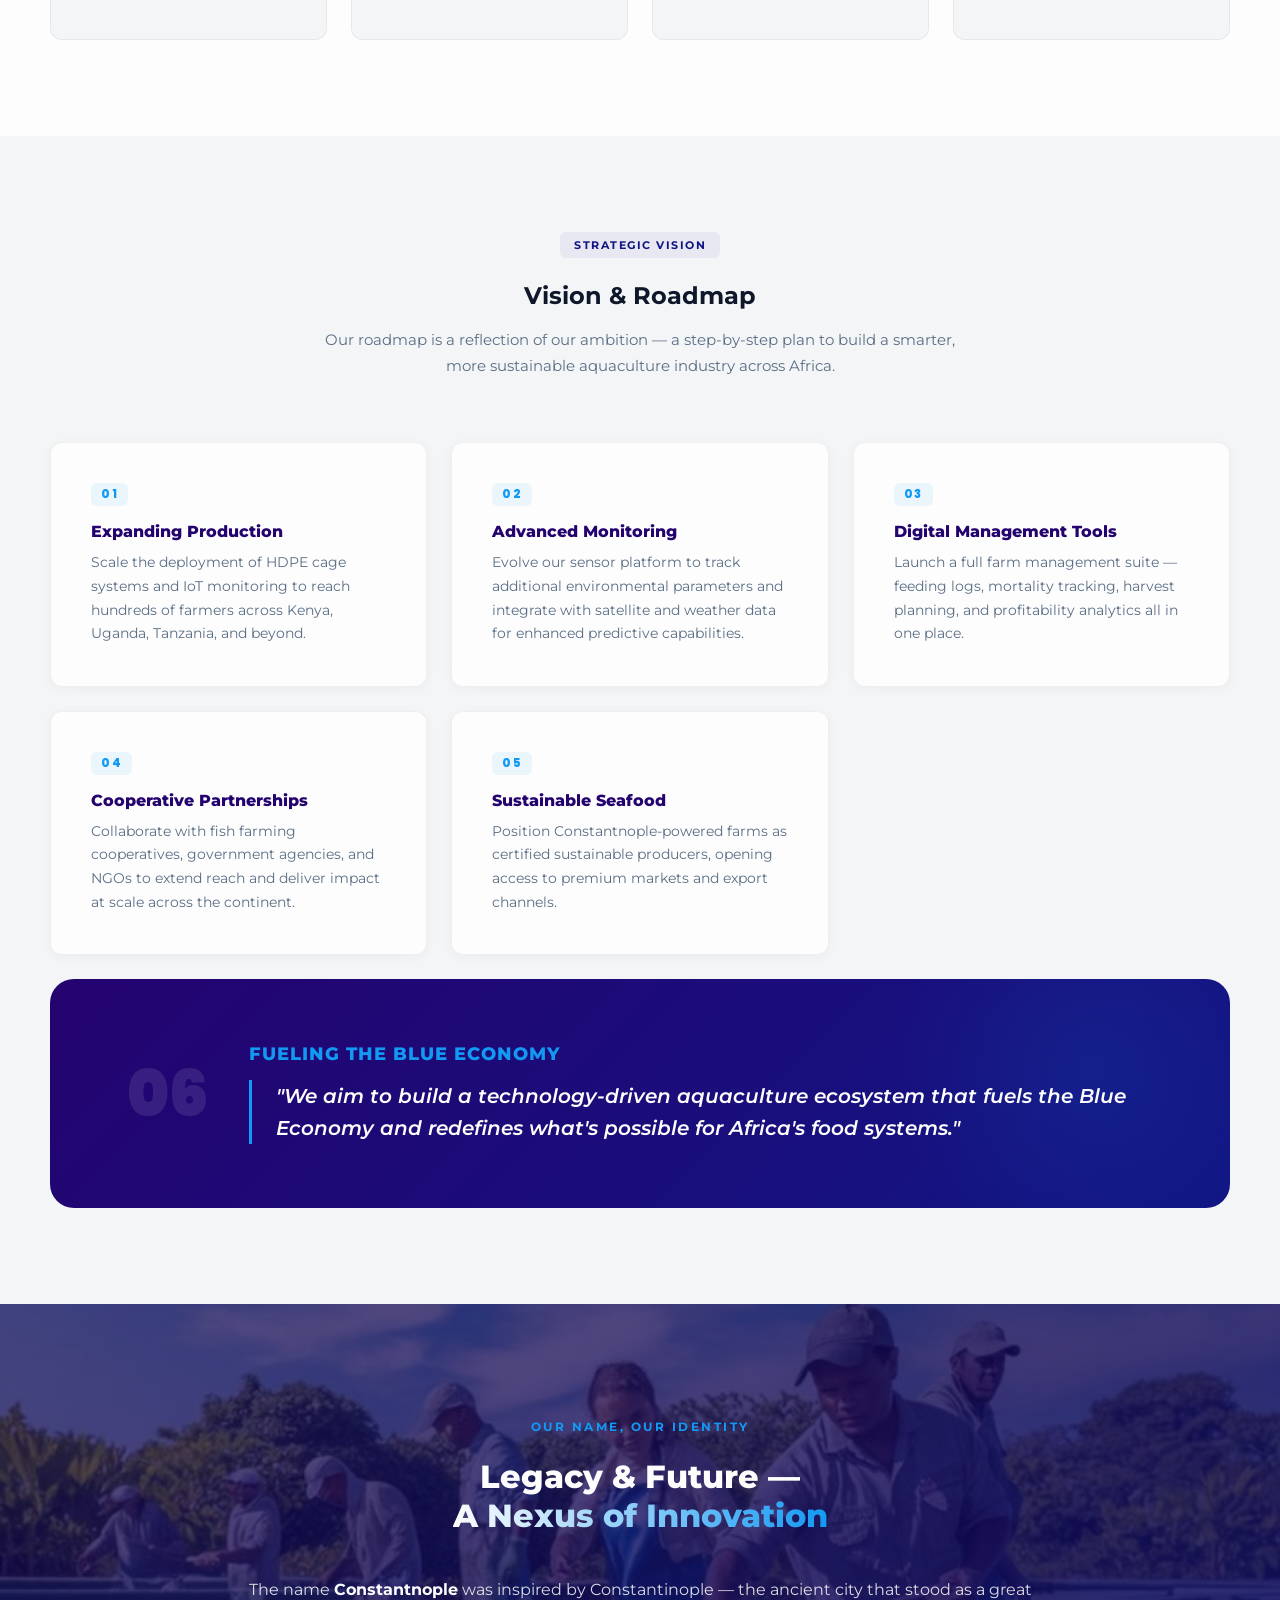
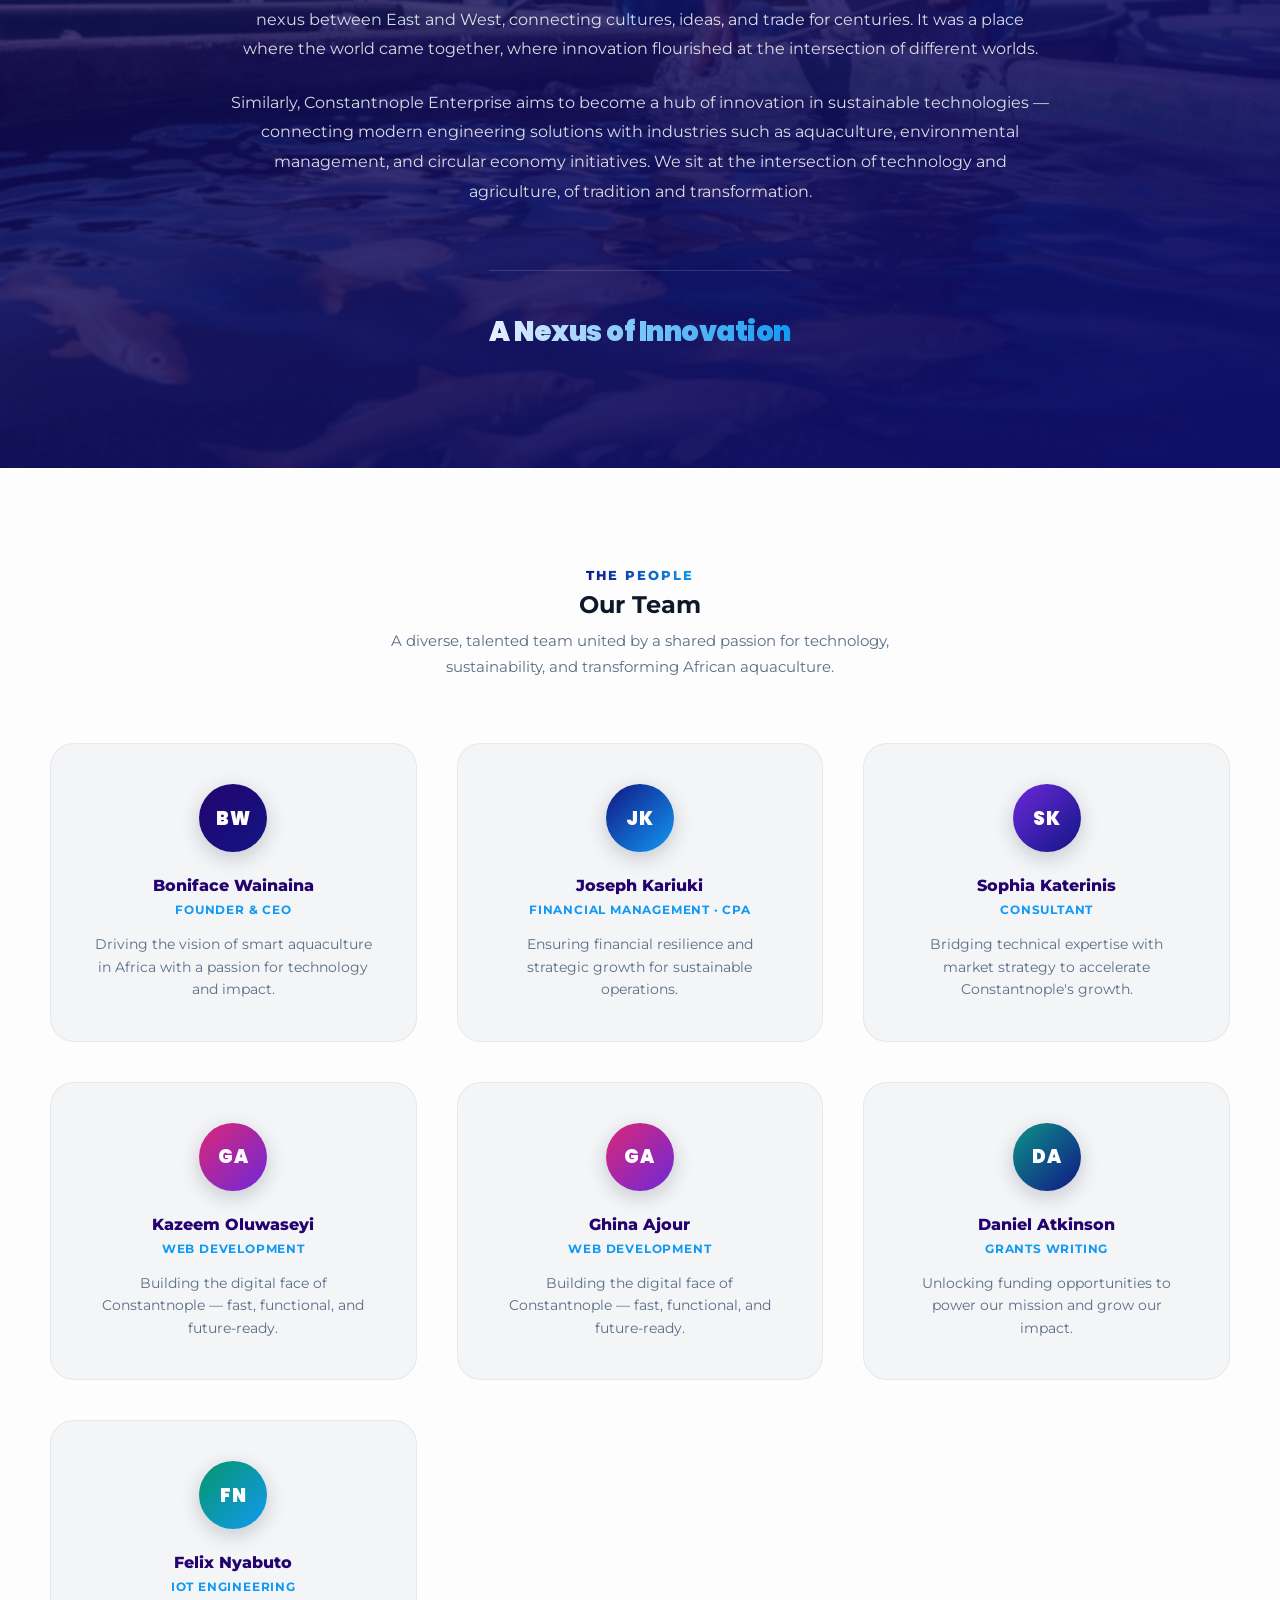
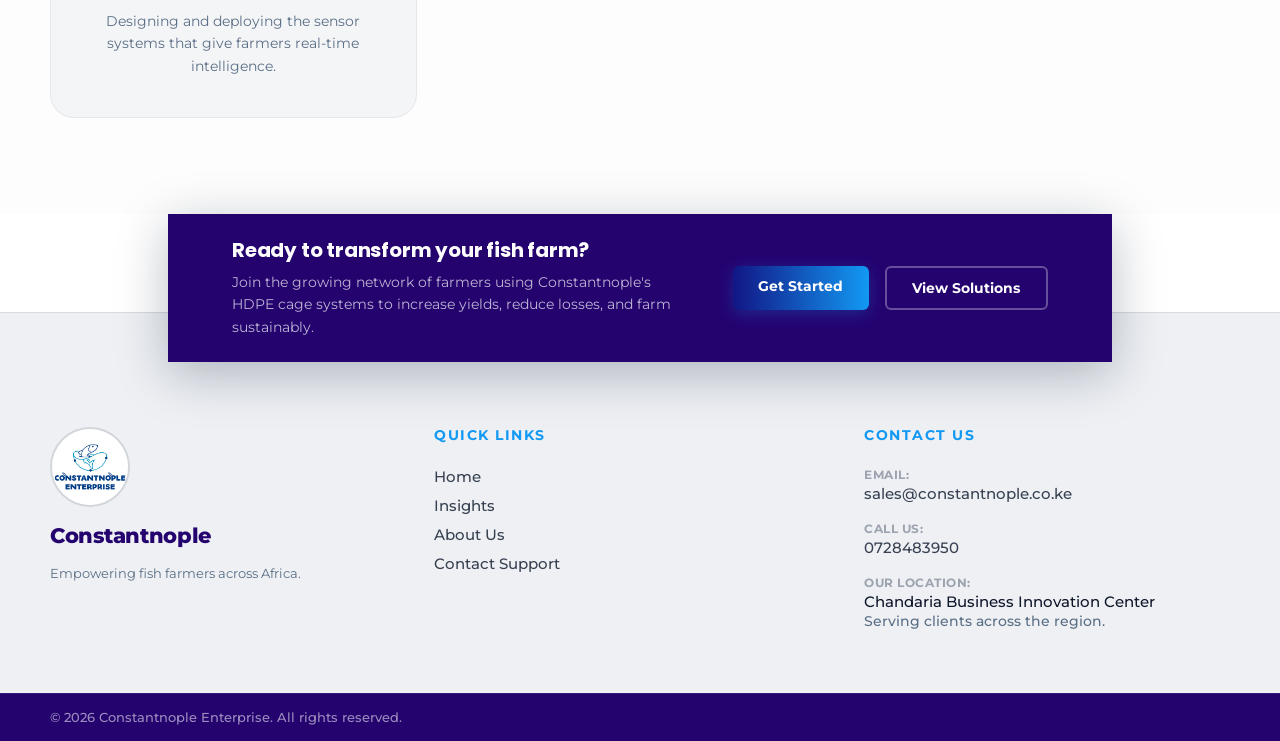
==== commit 7eb50af3: "done" ====
--- a/about.html
+++ b/about.html
@@ -48,8 +48,8 @@
                 technology by providing affordable, IoT-driven solutions that
                 empower small and medium-scale fish farmers across Africa to
                 monitor, manage, and optimise their operations — reducing
-                losses, increasing yields, and contributing to food security
-                and sustainable aquaculture practices.
+                losses, increasing yields, and contributing to food security and
+                sustainable aquaculture practices.
               </p>
             </div>
             <div class="mv-card mv-card--vision">
@@ -76,9 +76,9 @@
               <div class="value-number">01</div>
               <h3>Innovation</h3>
               <p>
-                We relentlessly pursue new ways to solve old problems —
-                applying technology, creativity, and science to challenges that
-                have long held African aquaculture back.
+                We relentlessly pursue new ways to solve old problems — applying
+                technology, creativity, and science to challenges that have long
+                held African aquaculture back.
               </p>
             </div>
 
@@ -119,12 +119,14 @@
       <section class="roadmap-section scroll-reveal">
         <div class="container">
           <div class="roadmap-header">
-            <div class="fancy-box-badge fancy-box-badge--light">Strategic Vision</div>
+            <div class="fancy-box-badge fancy-box-badge--light">
+              Strategic Vision
+            </div>
             <h2>Vision &amp; Roadmap</h2>
             <p class="roadmap-lead">
-              Our roadmap is a reflection of our ambition — a step-by-step
-              plan to build a smarter, more sustainable aquaculture industry
-              across Africa.
+              Our roadmap is a reflection of our ambition — a step-by-step plan
+              to build a smarter, more sustainable aquaculture industry across
+              Africa.
             </p>
           </div>
 
@@ -133,9 +135,9 @@
               <div class="roadmap-card-num">01</div>
               <h3>Expanding Production</h3>
               <p>
-                Scale the deployment of HDPE cage systems and IoT monitoring
-                to reach hundreds of farmers across Kenya, Uganda, Tanzania,
-                and beyond.
+                Scale the deployment of HDPE cage systems and IoT monitoring to
+                reach hundreds of farmers across Kenya, Uganda, Tanzania, and
+                beyond.
               </p>
             </div>
 
@@ -163,9 +165,9 @@
               <div class="roadmap-card-num">04</div>
               <h3>Cooperative Partnerships</h3>
               <p>
-                Collaborate with fish farming cooperatives, government
-                agencies, and NGOs to extend reach and deliver impact at
-                scale across the continent.
+                Collaborate with fish farming cooperatives, government agencies,
+                and NGOs to extend reach and deliver impact at scale across the
+                continent.
               </p>
             </div>
 
@@ -215,9 +217,9 @@
               Similarly, Constantnople Enterprise aims to become a hub of
               innovation in sustainable technologies — connecting modern
               engineering solutions with industries such as aquaculture,
-              environmental management, and circular economy initiatives. We
-              sit at the intersection of technology and agriculture, of
-              tradition and transformation.
+              environmental management, and circular economy initiatives. We sit
+              at the intersection of technology and agriculture, of tradition
+              and transformation.
             </p>
             <div class="legacy-tagline-block">
               <span class="legacy-tagline">A Nexus of Innovation</span>
@@ -282,11 +284,23 @@
             <div class="team-card">
               <div class="team-avatar avatar-ga">GA</div>
               <div class="team-card-body">
+                <h3>Kazeem Oluwaseyi</h3>
+                <span class="team-role">Web Development</span>
+                <p>
+                  Building the digital face of Constantnople — fast, functional,
+                  and future-ready.
+                </p>
+              </div>
+            </div>
+            <!-- Ghina Ajour -->
+            <div class="team-card">
+              <div class="team-avatar avatar-ga">GA</div>
+              <div class="team-card-body">
                 <h3>Ghina Ajour</h3>
                 <span class="team-role">Web Development</span>
                 <p>
-                  Building the digital face of Constantnople — fast,
-                  functional, and future-ready.
+                  Building the digital face of Constantnople — fast, functional,
+                  and future-ready.
                 </p>
               </div>
             </div>
@@ -298,8 +312,8 @@
                 <h3>Daniel Atkinson</h3>
                 <span class="team-role">Grants Writing</span>
                 <p>
-                  Unlocking funding opportunities to power our mission and
-                  grow our impact.
+                  Unlocking funding opportunities to power our mission and grow
+                  our impact.
                 </p>
               </div>
             </div>
--- a/assets/css/about.css
+++ b/assets/css/about.css
@@ -135,9 +135,9 @@
 }
 
 .about-hero-content h1 {
-  font-size: clamp(2.2rem, 5vw, 3.6rem);
-  font-weight: 800;
-  line-height: 1.1;
+  font-size: clamp(1.4rem, 3vw, 2.2rem);
+  font-weight: 800;
+  line-height: 1.15;
   margin: var(--space-md) 0;
   color: var(--clr-white);
 }
@@ -213,7 +213,7 @@
 }
 
 .mv-card h2 {
-  font-size: clamp(1.4rem, 2.5vw, 1.9rem);
+  font-size: clamp(1.1rem, 2vw, 1.5rem);
   font-weight: 800;
   line-height: 1.2;
   margin-bottom: var(--space-md);
@@ -249,7 +249,7 @@
 }
 
 .core-values-header h2 {
-  font-size: clamp(1.4rem, 2.5vw, 2rem);
+  font-size: clamp(1.1rem, 2vw, 1.5rem);
   font-weight: 700;
   color: #0f172a;
   line-height: 1.2;
@@ -334,7 +334,7 @@
 }
 
 .roadmap-header h2 {
-  font-size: clamp(1.4rem, 2.5vw, 2rem);
+  font-size: clamp(1.1rem, 2vw, 1.5rem);
   font-weight: 700;
   color: #0f172a;
   line-height: 1.2;
@@ -491,7 +491,7 @@
 }
 
 .legacy-inner h2 {
-  font-size: clamp(2rem, 4vw, 3rem);
+  font-size: clamp(1.4rem, 2.5vw, 2rem);
   font-weight: 800;
   color: var(--clr-white);
   line-height: 1.2;
@@ -524,7 +524,7 @@
 .legacy-tagline {
   display: inline-block;
   font-family: var(--ff-heading);
-  font-size: clamp(1.4rem, 3vw, 2.2rem);
+  font-size: clamp(1.1rem, 2.2vw, 1.7rem);
   font-weight: 900;
   letter-spacing: -0.5px;
   background: linear-gradient(90deg, var(--clr-light-blue), var(--clr-accent-blue));
@@ -551,7 +551,7 @@
 }
 
 .team-header h2 {
-  font-size: clamp(1.4rem, 2.5vw, 2rem);
+  font-size: clamp(1.1rem, 2vw, 1.5rem);
   font-weight: 700;
   color: #0f172a;
   line-height: 1.2;
--- a/assets/css/menus.css
+++ b/assets/css/menus.css
@@ -125,47 +125,42 @@
    ========================================================================== */
 
 .pre-footer-cta-section {
-  background: var(--clr-off-white);
-  padding: calc(var(--space-xl) * 1.1) 0;
-  border-top: 1px solid rgba(10, 25, 47, 0.06);
+  background: transparent;
+  padding: 0;
   position: relative;
-  overflow: hidden;
-}
-
-.pre-footer-cta-section::before {
-  content: "";
-  position: absolute;
-  inset: 0;
-  background:
-    radial-gradient(ellipse at 20% 50%, rgba(17, 22, 133, 0.04) 0%, transparent 60%),
-    radial-gradient(ellipse at 80% 50%, rgba(18, 153, 243, 0.04) 0%, transparent 60%);
-  pointer-events: none;
+  z-index: 5;
 }
 
 .pre-footer-cta-inner {
   display: flex;
   align-items: center;
   justify-content: space-between;
-  gap: var(--space-xl);
+  gap: var(--space-lg);
   position: relative;
-  z-index: 2;
+  z-index: 5;
+  background: var(--clr-dark-blue);
+  padding: var(--space-md) var(--space-xl);
+  width: 80%;
+  max-width: 80%;
+  margin: 0 auto -50px;
+  box-shadow: 0 12px 48px rgba(10, 25, 47, 0.28);
 }
 
 .pre-footer-cta-content h2 {
   font-family: var(--ff-heading);
-  font-size: clamp(1.1rem, 2vw, 1.55rem);
+  font-size: clamp(0.95rem, 1.6vw, 1.25rem);
   font-weight: 700;
-  color: var(--clr-dark-blue);
+  color: var(--clr-white);
   margin-bottom: var(--space-xs);
   line-height: 1.25;
   letter-spacing: -0.2px;
 }
 
 .pre-footer-cta-content p {
-  font-size: 0.95rem;
-  line-height: 1.65;
-  color: var(--text-secondary);
-  max-width: 520px;
+  font-size: 0.88rem;
+  line-height: 1.6;
+  color: rgba(255, 255, 255, 0.7);
+  max-width: 480px;
 }
 
 .pre-footer-cta-actions {
@@ -176,16 +171,20 @@
 
 .btn-cta-primary {
   display: inline-block;
-  padding: 0.9rem 2rem;
+  padding: 0.7rem 1.6rem;
   font-family: var(--ff-body);
   font-weight: 700;
-  font-size: 0.9rem;
+  font-size: 0.88rem;
   text-decoration: none;
   color: var(--clr-white);
-  background: linear-gradient(90deg, var(--clr-dark-blue), var(--clr-royal-blue));
+  background: linear-gradient(
+    90deg,
+    var(--clr-royal-blue),
+    var(--clr-accent-blue)
+  );
   border-radius: var(--radius-sm);
   transition: var(--transition-smooth);
-  box-shadow: 0 4px 16px rgba(17, 22, 133, 0.25);
+  box-shadow: 0 4px 16px rgba(18, 153, 243, 0.25);
   white-space: nowrap;
 }
 
@@ -196,23 +195,23 @@
 
 .btn-cta-secondary {
   display: inline-block;
-  padding: 0.9rem 2rem;
+  padding: 0.7rem 1.6rem;
   font-family: var(--ff-body);
   font-weight: 700;
-  font-size: 0.9rem;
+  font-size: 0.88rem;
   text-decoration: none;
-  color: var(--clr-dark-blue);
+  color: var(--clr-white);
   background: transparent;
-  border: 2px solid rgba(17, 22, 133, 0.2);
+  border: 2px solid rgba(255, 255, 255, 0.3);
   border-radius: var(--radius-sm);
   transition: var(--transition-smooth);
   white-space: nowrap;
 }
 
 .btn-cta-secondary:hover {
-  border-color: var(--clr-royal-blue);
-  background: rgba(17, 22, 133, 0.04);
-  color: var(--clr-royal-blue);
+  border-color: var(--clr-accent-blue);
+  background: rgba(18, 153, 243, 0.1);
+  color: var(--clr-accent-blue);
 }
 
 @media (max-width: 768px) {
@@ -226,7 +225,11 @@
   .pre-footer-cta-inner {
     flex-direction: column;
     text-align: center;
-    gap: var(--space-lg);
+    gap: var(--space-md);
+    width: 100%;
+    max-width: 100%;
+    padding: var(--space-md);
+    margin-bottom: -40px;
   }
 
   .pre-footer-cta-content p {
@@ -251,11 +254,11 @@
    ========================================================================== */
 
 .main-footer {
-  background-color: var(--clr-dark-blue);
-  padding: var(--space-xl) 0 0 0;
+  background-color: #eef0f4;
+  padding: calc(var(--space-xl) + 50px) 0 0 0;
   position: relative;
   overflow: hidden;
-  border-top: 1px solid rgba(255, 255, 255, 0.05);
+  border-top: 1px solid rgba(10, 25, 47, 0.1);
   min-height: 300px;
   clear: both;
 }
@@ -285,7 +288,7 @@
   width: 80px;
   height: 80px;
   object-fit: cover;
-  border: 2px solid rgba(255, 255, 255, 0.15);
+  border: 2px solid rgba(10, 25, 47, 0.12);
   display: block;
   border-radius: 50%;
 }
@@ -293,14 +296,14 @@
 .footer-brand-name {
   font-size: 1.3rem;
   font-weight: 800;
-  color: var(--clr-white);
+  color: var(--clr-dark-blue);
   letter-spacing: -0.3px;
 }
 
 .footer-brand-tagline {
   font-size: 0.8rem;
   line-height: 1.6;
-  color: rgba(253, 253, 253, 0.65);
+  color: var(--text-secondary);
   margin: 0;
 }
 
@@ -324,7 +327,7 @@
 .footer-interactive-link {
   font-size: 0.95rem;
   font-weight: 500;
-  color: rgba(253, 253, 253, 0.8);
+  color: #374151;
   text-decoration: none;
   display: inline-block;
   position: relative;
@@ -345,7 +348,7 @@
 }
 
 .footer-interactive-link:hover {
-  color: var(--clr-white);
+  color: var(--clr-royal-blue);
 }
 
 .footer-interactive-link:hover::after {
@@ -368,7 +371,7 @@
 .contact-label {
   font-size: 0.75rem;
   font-weight: 700;
-  color: rgba(253, 253, 253, 0.4);
+  color: #9ca3af;
   text-transform: uppercase;
   letter-spacing: 0.5px;
 }
@@ -376,20 +379,20 @@
 .contact-plain-text {
   font-size: 0.95rem;
   font-weight: 500;
-  color: rgba(253, 253, 253, 0.9);
+  color: #0f172a;
 }
 
 .contact-sub-text {
   font-size: 0.85rem;
   font-weight: 500;
-  color: rgba(253, 253, 253, 0.55);
+  color: var(--text-secondary);
 }
 
 /* --- BASE UTILITY BAR --- */
 .footer-bottom-bar {
-  border-top: 1px solid rgba(255, 255, 255, 0.06);
+  border-top: 1px solid rgba(255, 255, 255, 0.08);
   padding: var(--space-sm) 0;
-  background-color: rgba(0, 0, 0, 0.2);
+  background-color: var(--clr-dark-blue);
 }
 
 .footer-bottom-container {
@@ -402,7 +405,7 @@
 .footer-bottom-bar p {
   font-size: 0.8rem;
   font-weight: 500;
-  color: rgba(253, 253, 253, 0.4);
+  color: rgba(255, 255, 255, 0.55);
   margin: 0;
 }
 
